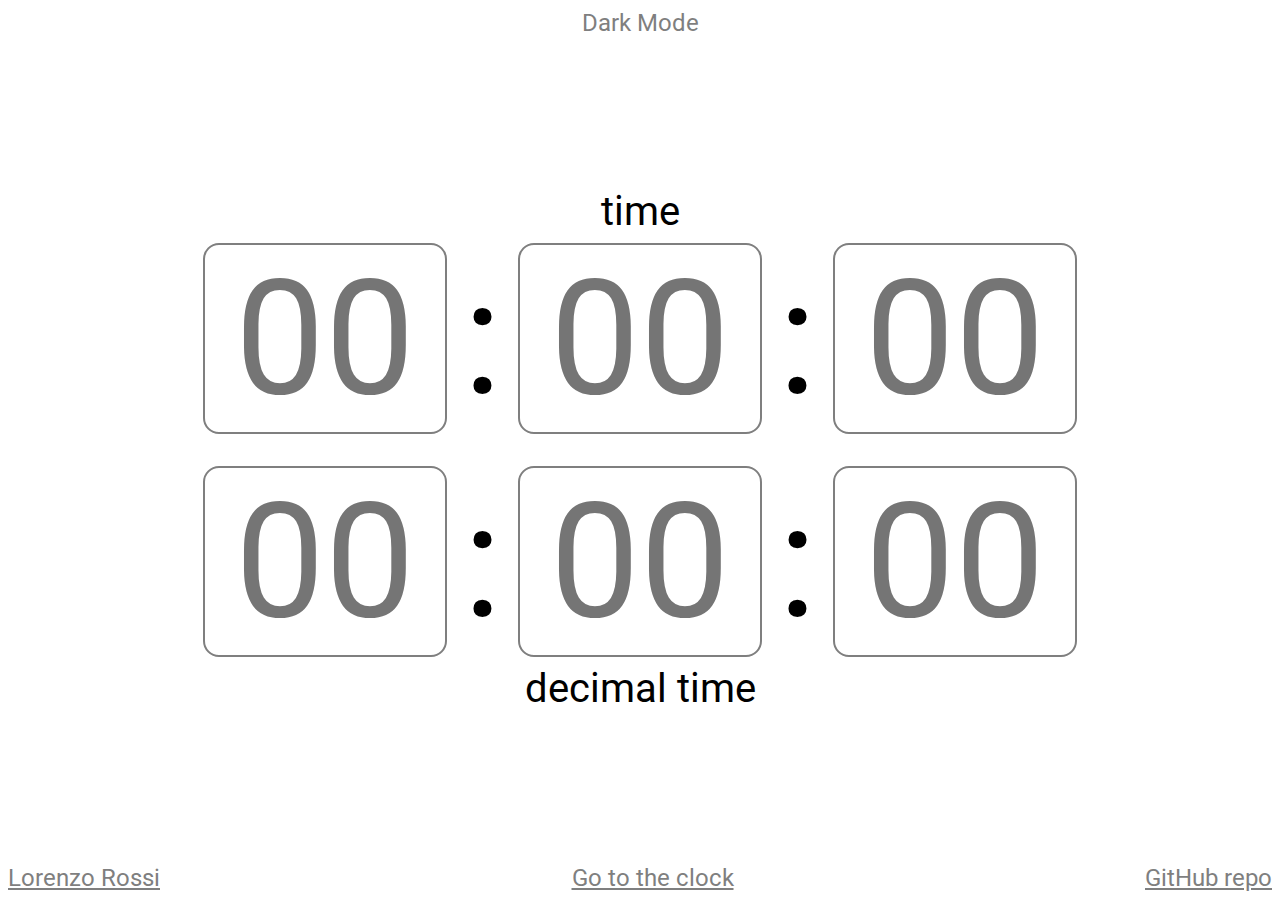
==== convert.html @ 922ee779 "added conversions page" ====
<!DOCTYPE html>
<html lang="en">
  <head>
    <meta name="description" content="Decimal Clock" />
    <meta charset="utf-8" />
    <title>Decimal Clock</title>
    <meta
      name="viewport"
      content="width=device-width, initial-scale=1.0, maximum-scale=1.0, user-scalable=no"
    />
    <meta http-equiv="X-UA-Compatible" content="IE=edge" />
    <meta name="author" content="Lorenzo Rossi" />
    <link
      rel="icon"
      href="data:image/svg+xml,<svg xmlns=%22http://www.w3.org/2000/svg%22 viewBox=%220 0 100 100%22><text y=%22.9em%22 font-size=%2290%22>⏰</text></svg>"
    />
    <link
      rel="preload"
      href="css/Roboto-Regular.ttf"
      as="font"
      type="font/ttf"
      crossorigin="anonymous"
    />
    <link rel="stylesheet" href="css/style.css" />

    <script src="js/utils.js"></script>
    <script src="js/convert.js"></script>
  </head>

  <body>
    <div class="switch">Dark Mode</div>

    <div class="conversions light-mode">
      <div class="conversions-container">
        <div class="conversion-title">time</div>
        <div class="inputs-container">
          <input
            type="text"
            decimal="false"
            max="24"
            id="h"
            placeholder="00"
          />:
          <input
            type="text"
            decimal="false"
            max="60"
            id="m"
            placeholder="00"
          />:
          <input type="text" decimal="false" max="60" id="s" placeholder="00" />
        </div>
      </div>
      <div class="conversions-container">
        <div class="inputs-container">
          <input
            type="text"
            decimal="true"
            max="10"
            id="dh"
            placeholder="00"
          />:
          <input
            type="text"
            decimal="true"
            max="100"
            id="dm"
            placeholder="00"
          />:
          <input
            type="text"
            decimal="true"
            max="100"
            id="ds"
            placeholder="00"
          />
        </div>
        <div class="conversion-title">decimal time</div>
      </div>
    </div>

    <div class="footer">
      <div class="footer-content">
        <a href="https://lorenzoros.si" target="_blank"> Lorenzo Rossi </a>
      </div>
      <div class="footer-content">
        <a href="index.html"> Go to the clock </a>
      </div>
      <div class="footer-content">
        <a href="https://github.com/lorossi/decimalclock" target="_blank">
          GitHub repo
        </a>
      </div>
    </div>
  </body>
</html>
---- css/style.css ----
:root {
  --dark: #000000;
  --light: #ffffff;
}

.light-mode {
  color: var(--dark);
  background-color: var(--light);
}

.dark-mode {
  color: var(--light);
  background-color: var(--dark);
}

.fade {
  transition: 1s ease-out;
  transition-property: color, background-color;
}

@font-face {
  font-family: "RobotoRegular";
  src: url("Roboto-Regular.ttf");
}

* {
  margin: 0;
  padding: 0;
  font-family: "RobotoRegular";
}

html {
  min-height: 100%;
  min-height: -moz-available; /* WebKit-based browsers will ignore this. */
  min-height: -webkit-fill-available; /* Mozilla-based browsers will ignore this. */
  min-height: fill-available;
}

a,
a.visited,
a:hover,
a:active,
.footer,
.switch {
  color: rgb(127, 127, 127);
}

.switch {
  position: absolute;
  top: 1vh;
  width: 100vw;
  left: 0;
  display: flex;
  justify-content: center;
  align-items: center;
  user-select: none;
  cursor: pointer;
}

.clock {
  display: flex;
  flex-direction: row;
  justify-content: center;
  align-items: center;
  height: 100vh;

  user-select: none;
}

.clock {
  font-size: 15rem;
}

.clock div:not(:last-child)::after {
  content: ":";
}

.conversions {
  display: flex;
  flex-direction: column;
  justify-content: center;
  align-items: center;
  height: 100vh;
  font-size: 10rem;
}

.conversions-container {
  margin-top: 1rem;
  margin-bottom: 1rem;
}

.inputs-container {
  display: flex;
  flex-direction: row;
  justify-content: center;
  align-items: center;
}

.inputs-container input {
  text-align: center;
  font-size: inherit;
  width: 1.5em;
  border: 2px solid rgb(127, 127, 127);
  border-radius: 0.1em;

  outline-color: #000000;
  box-shadow: none;

  margin-left: 0.1em;
  margin-right: 0.1em;
}

.inputs-container input:not(:last-child)::after {
  content: ":";
}

.inputs-container input:focus {
  outline: 2px solid rgb(127, 127, 127);
}

.conversion-title {
  font-size: 2.5rem;
  text-align: center;
  margin-bottom: 0.5rem;
  margin-top: 0.5rem;
}

.footer {
  position: absolute;
  bottom: 0.5rem;
  left: 0.5rem;
  right: 0.5rem;
  display: flex;
  justify-content: space-between;
}

.switch,
.footer {
  font-size: 1.5rem;
}

@media screen and (max-width: 1200px) and (min-width: 600px) {
  .clock {
    font-size: 10rem;
  }

  .inputs-container {
    font-size: 7rem;
  }

  .conversion-title {
    font-size: 2rem;
  }
}

@media screen and (max-width: 800px) and (min-width: 601px) {
  .inputs-container {
    font-size: 5rem;
  }
}

@media screen and (max-width: 599px) {
  .clock {
    font-size: 5rem;
  }

  .inputs-container {
    font-size: 4rem;
  }

  .footer,
  .conversion-title {
    font-size: 1rem;
  }
}
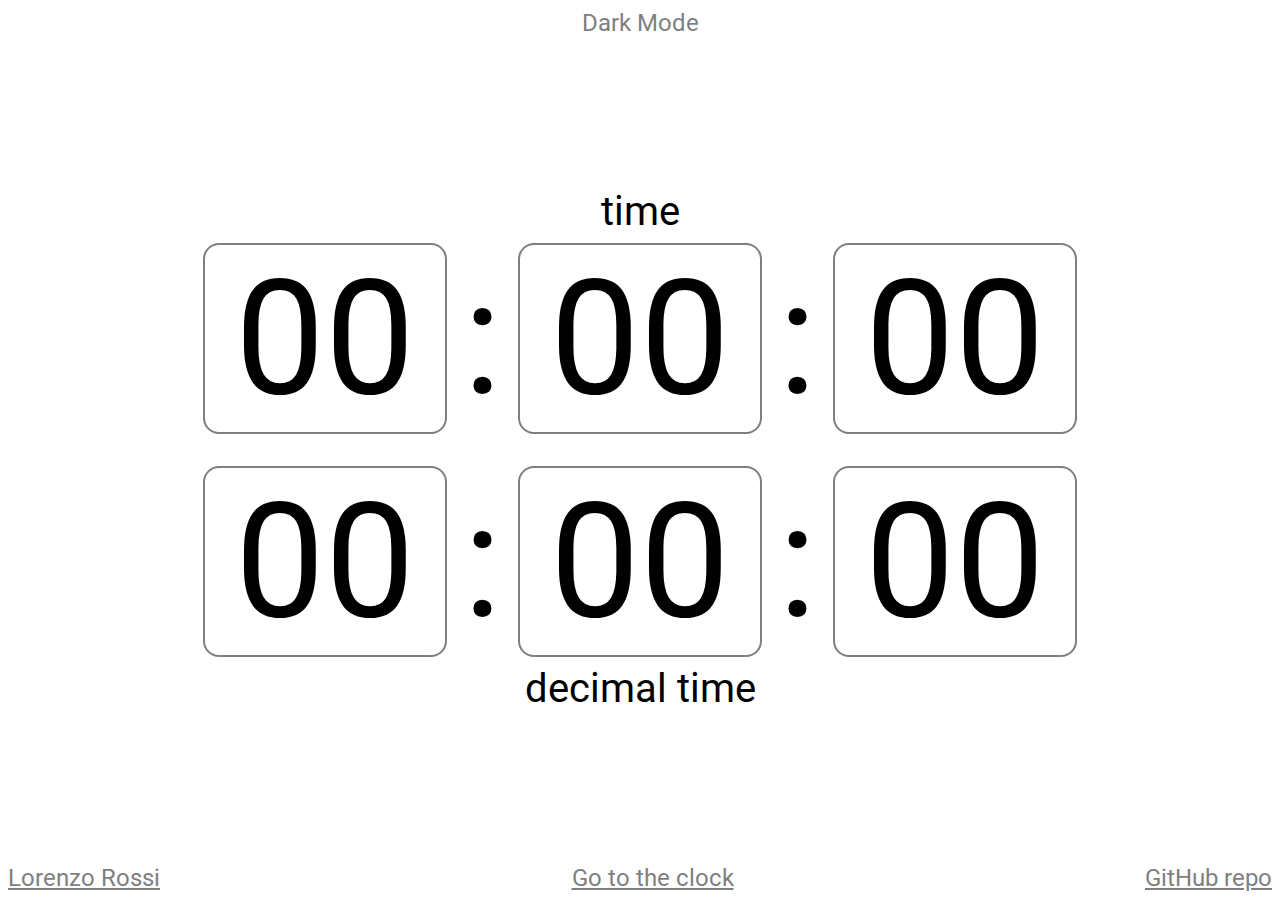
==== commit 7727957f: "fixed max value" ====
--- a/convert.html
+++ b/convert.html
@@ -37,43 +37,31 @@
           <input
             type="text"
             decimal="false"
-            max="24"
+            max="23"
             id="h"
             placeholder="00"
           />:
           <input
             type="text"
             decimal="false"
-            max="60"
+            max="59"
             id="m"
             placeholder="00"
           />:
-          <input type="text" decimal="false" max="60" id="s" placeholder="00" />
+          <input type="text" decimal="false" max="59" id="s" placeholder="00" />
         </div>
       </div>
       <div class="conversions-container">
         <div class="inputs-container">
+          <input type="text" decimal="true" max="9" id="dh" placeholder="00" />:
           <input
             type="text"
             decimal="true"
-            max="10"
-            id="dh"
-            placeholder="00"
-          />:
-          <input
-            type="text"
-            decimal="true"
-            max="100"
+            max="99"
             id="dm"
             placeholder="00"
           />:
-          <input
-            type="text"
-            decimal="true"
-            max="100"
-            id="ds"
-            placeholder="00"
-          />
+          <input type="text" decimal="true" max="99" id="ds" placeholder="00" />
         </div>
         <div class="conversion-title">decimal time</div>
       </div>
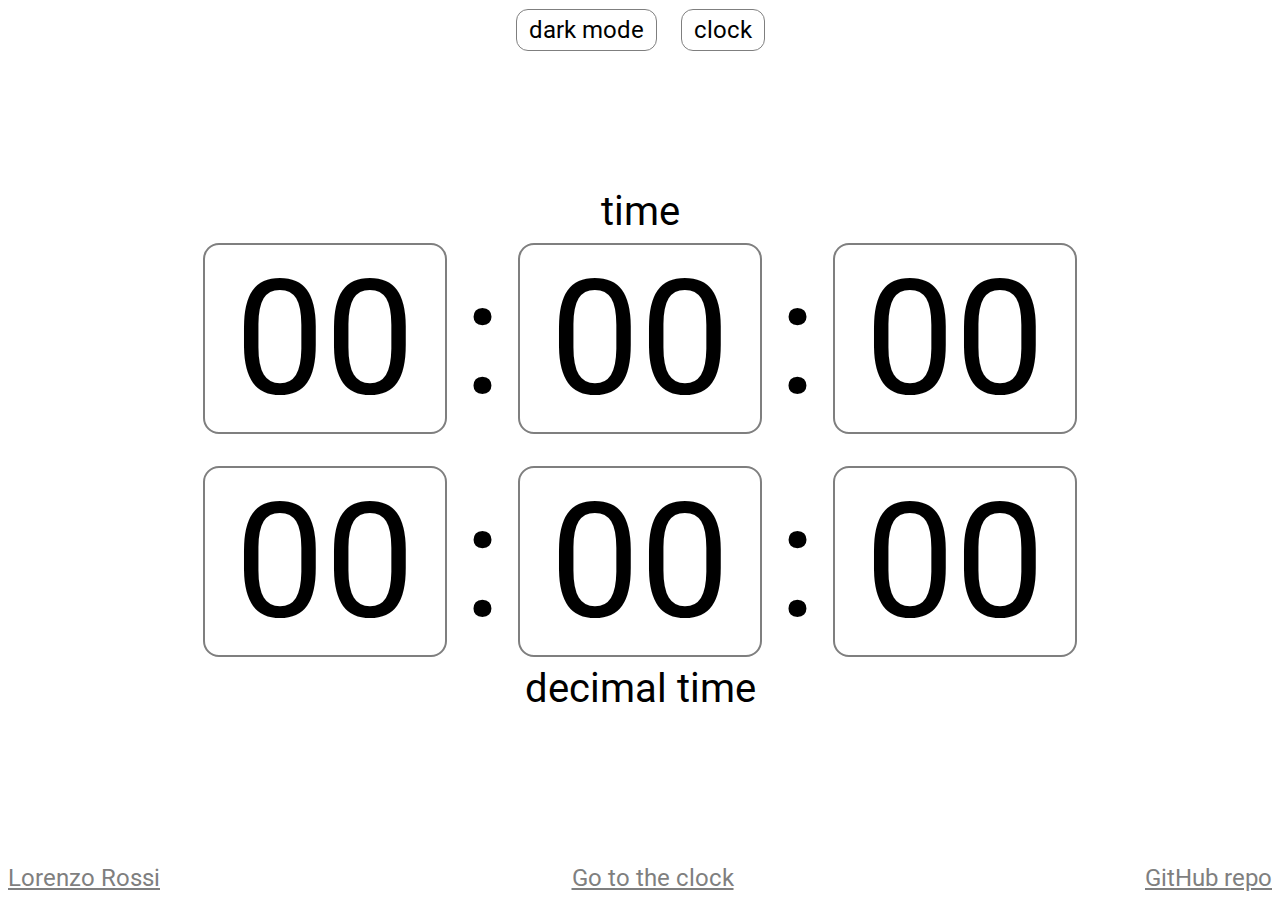
==== commit c419a6e9: "added and styled link to conversions" ====
--- a/convert.html
+++ b/convert.html
@@ -28,8 +28,10 @@
   </head>
 
   <body>
-    <div class="switch">Dark Mode</div>
-
+    <div class="buttons-container">
+      <button type="button" class="switch light-mode">dark mode</button>
+      <button type="button" class="to-home light-mode">clock</button>
+    </div>
     <div class="conversions light-mode">
       <div class="conversions-container">
         <div class="conversion-title">time</div>
@@ -66,7 +68,6 @@
         <div class="conversion-title">decimal time</div>
       </div>
     </div>
-
     <div class="footer">
       <div class="footer-content">
         <a href="https://lorenzoros.si" target="_blank"> Lorenzo Rossi </a>
--- a/css/style.css
+++ b/css/style.css
@@ -4,17 +4,17 @@
 }
 
 .light-mode {
-  color: var(--dark);
-  background-color: var(--light);
+  color: var(--dark) !important;
+  background-color: var(--light) !important;
 }
 
 .dark-mode {
-  color: var(--light);
-  background-color: var(--dark);
+  color: var(--light) !important;
+  background-color: var(--dark) !important;
 }
 
 .fade {
-  transition: 1s ease-out;
+  transition: 0.75s ease-out;
   transition-property: color, background-color;
 }
 
@@ -45,16 +45,28 @@
   color: rgb(127, 127, 127);
 }
 
-.switch {
+.buttons-container {
   position: absolute;
   top: 1vh;
-  width: 100vw;
+  right: 0;
   left: 0;
   display: flex;
   justify-content: center;
   align-items: center;
   user-select: none;
   cursor: pointer;
+}
+
+.buttons-container button {
+  border: 1px solid rgb(127, 127, 127);
+  border-radius: 0.5em;
+  width: auto;
+  padding-left: 0.5em;
+  padding-right: 0.5em;
+  padding-top: 0.25em;
+  padding-bottom: 0.25em;
+  margin-left: 0.5em;
+  margin-right: 0.5em;
 }
 
 .clock {
@@ -134,7 +146,7 @@
   justify-content: space-between;
 }
 
-.switch,
+.buttons-container button,
 .footer {
   font-size: 1.5rem;
 }
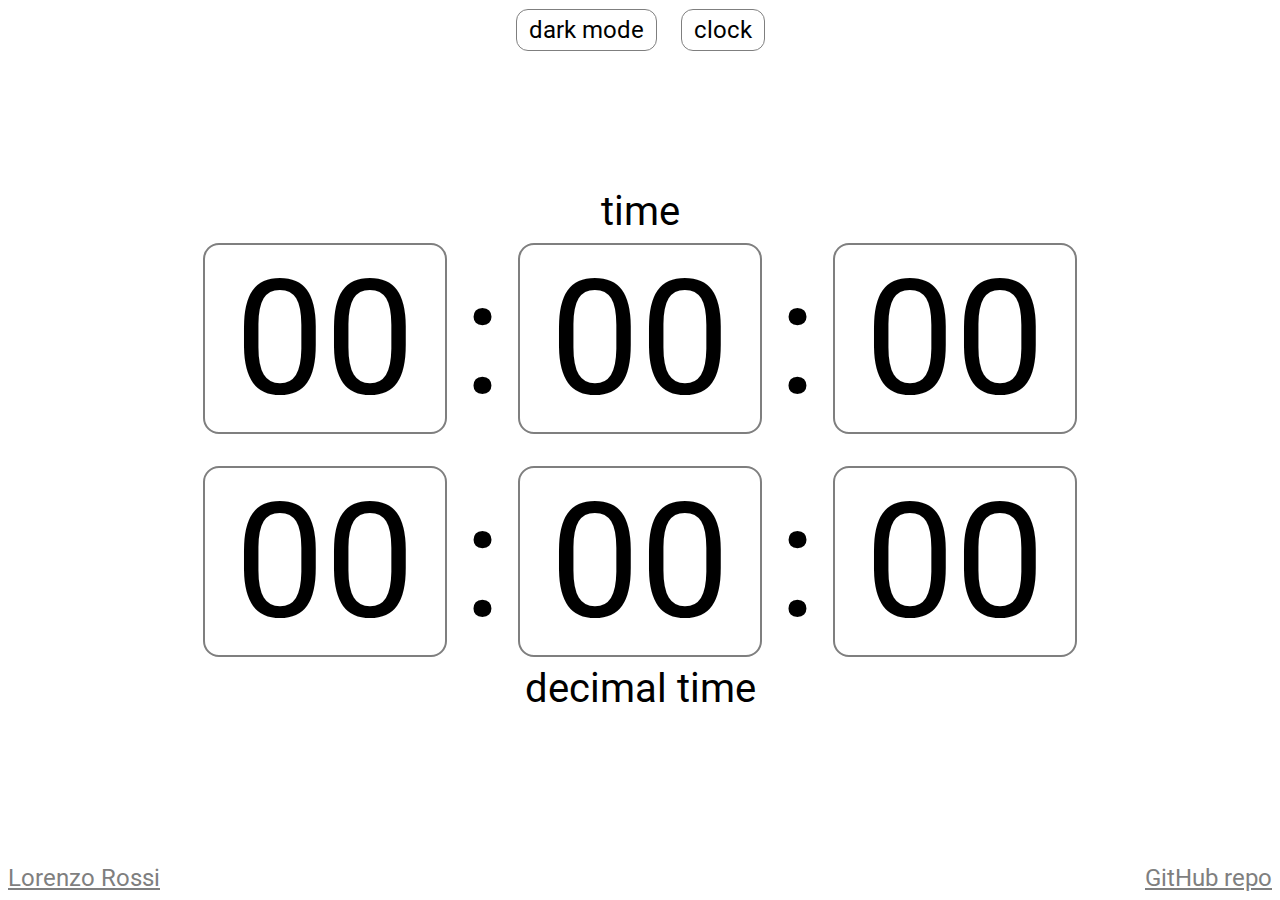
==== commit e6f4ed99: "fixed leftover link" ====
--- a/convert.html
+++ b/convert.html
@@ -73,9 +73,6 @@
         <a href="https://lorenzoros.si" target="_blank"> Lorenzo Rossi </a>
       </div>
       <div class="footer-content">
-        <a href="index.html"> Go to the clock </a>
-      </div>
-      <div class="footer-content">
         <a href="https://github.com/lorossi/decimalclock" target="_blank">
           GitHub repo
         </a>
